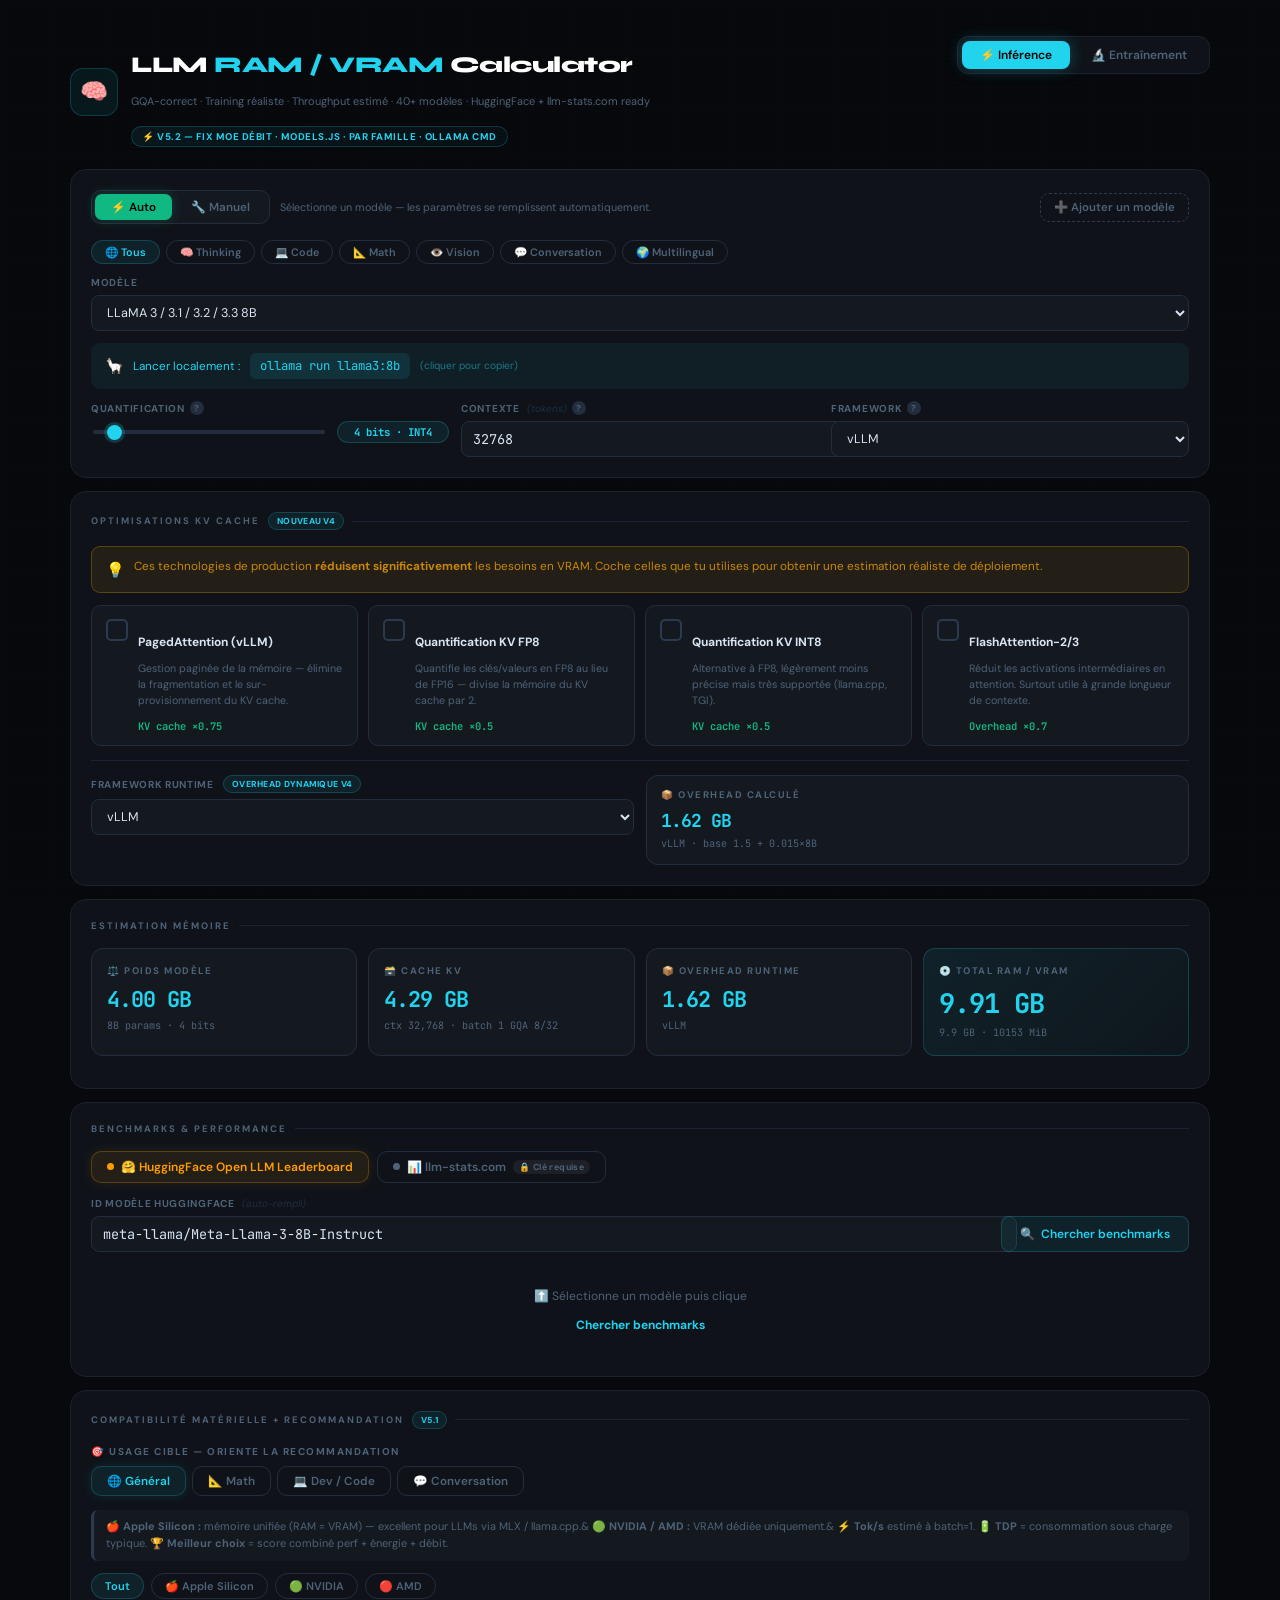
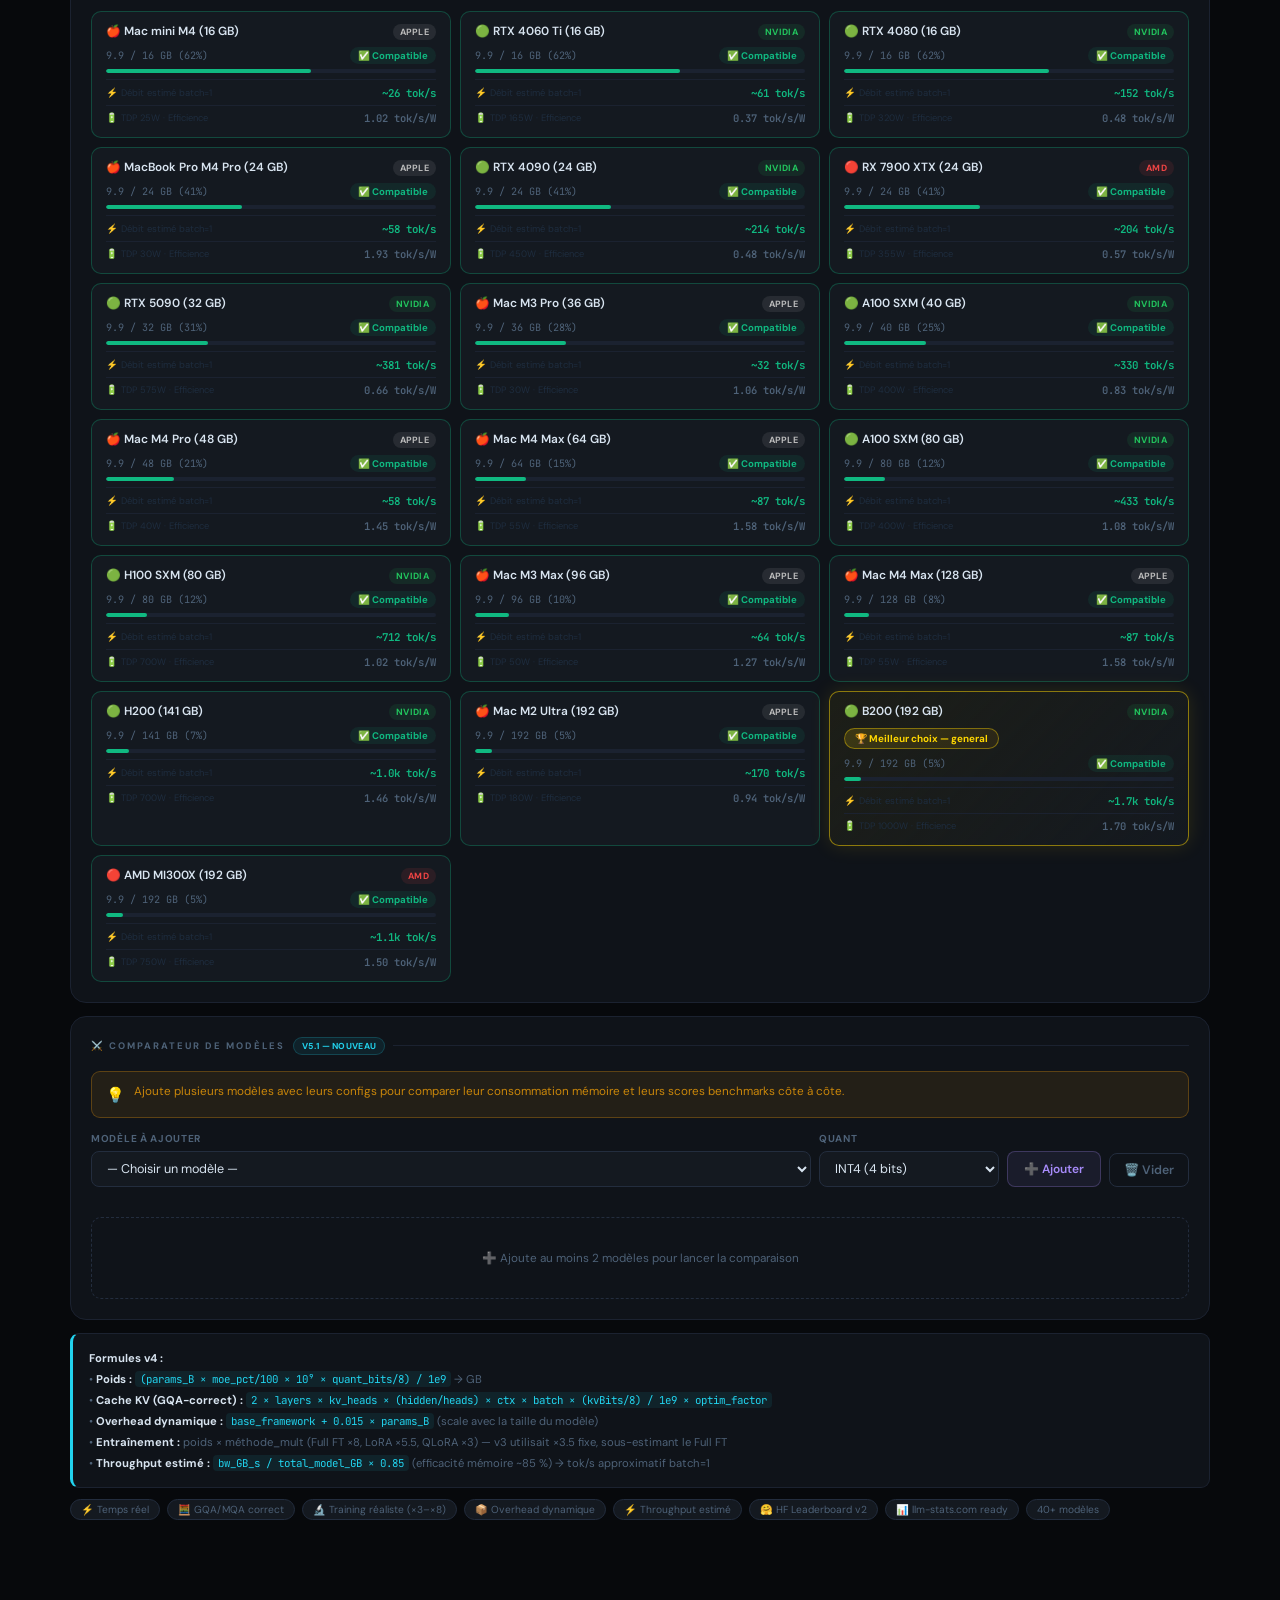
==== index.html @ 925355db "refactor: Split files into modular architecture - Extract CSS into css/style.css - Extract JavaScrip" ====
<!DOCTYPE html>
<html lang="fr">
<head>
<meta charset="UTF-8">
<meta name="viewport" content="width=device-width, initial-scale=1.0">
<title>LLM RAM/VRAM Calculator v5.2</title>
<link rel="preconnect" href="https://fonts.googleapis.com">
<link rel="stylesheet" href="https://fonts.googleapis.com/css2?family=JetBrains+Mono:wght@400;500;600;700&family=Syne:wght@400;500;600;700;800&family=DM+Sans:opsz,wght@9..40,400;9..40,500;9..40,600&display=swap">
<link rel="stylesheet" href="css/style.css">
</head>
<body>
<div class="wrap">

<!-- ════════════════ HEADER ════════════════ -->
<div class="hdr">
  <div class="hdr-brand">
    <div class="hdr-icon">🧠</div>
    <div class="hdr-t">
      <h1>LLM <em>RAM / VRAM</em> Calculator</h1>
      <p>GQA-correct · Training réaliste · Throughput estimé · 40+ modèles · HuggingFace + llm-stats.com ready</p>
      <div class="version-tag">⚡ v5.2 — Fix MoE débit · models.js · Par famille · Ollama cmd</div>
    </div>
  </div>
  <div class="mode-pill">
    <button class="mpb active" id="btnInfer" onclick="setMode('inference')">⚡ Inférence</button>
    <button class="mpb"        id="btnTrain" onclick="setMode('training')">🔬 Entraînement</button>
  </div>
</div>

<!-- ════════════════ MODEL CONFIG ════════════════ -->
<div class="card" style="animation-delay:.02s">

  <!-- Mode Auto / Manuel -->
  <div class="imode-bar">
    <div class="imode-pill">
      <button class="imb active auto" id="imbAuto" onclick="setInputMode('auto')">⚡ Auto</button>
      <button class="imb man"         id="imbMan"  onclick="setInputMode('manuel')">🔧 Manuel</button>
    </div>
    <span class="imode-desc" id="imode-desc">Sélectionne un modèle — les paramètres se remplissent automatiquement.</span>
    <button class="btn-addmodel" onclick="openAddModal()">➕ Ajouter un modèle</button>
  </div>

  <!-- Category filter -->
  <div class="cat-bar" id="catBar">
    <button class="cat-pill active" data-cat="all"          onclick="setCat(this,'all')">🌐 Tous</button>
    <button class="cat-pill"        data-cat="thinking"     onclick="setCat(this,'thinking')">🧠 Thinking</button>
    <button class="cat-pill"        data-cat="code"         onclick="setCat(this,'code')">💻 Code</button>
    <button class="cat-pill"        data-cat="math"         onclick="setCat(this,'math')">📐 Math</button>
    <button class="cat-pill"        data-cat="vision"       onclick="setCat(this,'vision')">👁️ Vision</button>
    <button class="cat-pill"        data-cat="conversation" onclick="setCat(this,'conversation')">💬 Conversation</button>
    <button class="cat-pill"        data-cat="multilingual" onclick="setCat(this,'multilingual')">🌍 Multilingual</button>
  </div>

  <!-- Model select row -->
  <div class="g3 mb12">
    <div class="fld full">
      <label>Modèle</label>
      <select id="modelPreset">
        <optgroup label="── 🔧 Personnalisé ──">
          <option value="custom">🔧 Saisie manuelle / Autre modèle</option>
        </optgroup>
        <!-- Options générées dynamiquement depuis models.js MODEL_FAMILIES au boot -->
        <optgroup label="💾 Mes modèles sauvegardés" id="customModelsGroup"></optgroup>
      </select>
    </div>
  </div>

  <!-- ALERT: cloud-only model -->
  <div class="alert red" id="cloudBanner" style="display:none">
    <span class="alert-icon">☁️</span>
    <span>Modèle <strong>cloud-only</strong> — aucun poids local disponible. Estimation mémoire = taille théorique si tu hébergeais ce modèle. Commande Ollama : <code id="cloudOllamaCmd" style="font-family:monospace;background:rgba(239,68,68,.1);padding:1px 5px;border-radius:4px"></code></span>
  </div>

  <!-- Ollama pull command banner -->
  <div class="alert" style="background:rgba(34,211,238,.06);border-color:var(--cyan-br);color:var(--cyan);display:none" id="ollamaBanner">
    <span class="alert-icon">🦙</span>
    <span style="display:flex;align-items:center;gap:10px;flex-wrap:wrap">
      Lancer localement :
      <code id="ollamaCmd" style="font-family:'JetBrains Mono',monospace;font-size:.82rem;background:rgba(34,211,238,.1);padding:3px 10px;border-radius:6px;cursor:pointer" onclick="navigator.clipboard?.writeText(this.textContent).then(()=>this.style.opacity='.5').catch(()=>{});" title="Cliquer pour copier"></code>
      <span style="font-size:.68rem;color:rgba(34,211,238,.5)">(cliquer pour copier)</span>
    </span>
  </div>

  <!-- ALERT: custom mode -->
  <div class="alert amber" id="customAlert" style="display:none">
    <span class="alert-icon">🔧</span>
    <span>Mode <strong>saisie manuelle</strong> — renseigne tous les paramètres ci-dessous. Retrouve les valeurs exactes dans le <code>config.json</code> du modèle sur HuggingFace.</span>
  </div>

  <!-- ── SECTION AUTO : Quant + Contexte uniquement ── -->
  <div id="secAuto">
    <div class="g3">
      <div class="tip-wrap">
        <div class="tip-bubble"><strong>Quantification</strong>Niveau de compression des poids du modèle. INT4 = 4× moins lourd que FP32, mais légèrement moins précis. En pratique, INT4/INT8 sont les meilleurs compromis pour l'inférence locale.</div>
        <label class="tip-label">Quantification <i class="tip-icon">?</i></label>
        <div class="range-row">
          <input type="range" id="quantBits" min="2" max="32" step="1" value="4">
          <span class="rbadge" id="qBadge">4 bits · INT4</span>
        </div>
      </div>
      <div class="tip-wrap">
        <div class="tip-bubble"><strong>Contexte (tokens)</strong>La "mémoire de travail" du modèle — combien de mots peut-il lire en une seule fois ? Plus c'est long, plus le KV Cache grossit et consomme de la VRAM.</div>
        <label class="tip-label">Contexte <span class="h">(tokens)</span> <i class="tip-icon">?</i></label>
        <input type="number" id="contextLen" value="4096" min="1" step="512">
      </div>
      <div class="tip-wrap">
        <div class="tip-bubble"><strong>Framework runtime</strong>Le logiciel qui fait tourner le modèle. Chaque framework ajoute un overhead système différent — llama.cpp est le plus léger, PyTorch le plus gourmand.</div>
        <label class="tip-label">Framework <i class="tip-icon">?</i></label>
        <select id="frameworkSelAuto">
          <option value="llamacpp">llama.cpp / MLX (Apple)</option>
          <option value="ollama">Ollama</option>
          <option value="vllm" selected>vLLM</option>
          <option value="tgi">HuggingFace TGI</option>
          <option value="pytorch">PyTorch / Transformers</option>
          <option value="exllamav2">ExLlamaV2</option>
        </select>
      </div>
    </div>
  </div>

  <!-- ── SECTION MANUEL : tous les paramètres ── -->
  <div id="secManuel" style="display:none">
    <div class="g3 mb12">
      <div class="tip-wrap">
        <div class="tip-bubble"><strong>Paramètres (milliards)</strong>Le nombre total de "réglages" appris par le modèle. Plus il y en a, plus il est capable — mais plus il prend de place en mémoire.</div>
        <label class="tip-label">Paramètres <span class="h">(B)</span> <i class="tip-icon">?</i></label>
        <input type="number" id="paramsB" value="8" min="0.1" step="0.1">
      </div>
      <div class="tip-wrap">
        <div class="tip-bubble"><strong>Hidden size</strong>La "largeur" des vecteurs internes du modèle. Multiplie directement la taille des poids et du KV cache. Valeur typique : 4096 pour un 7B, 8192 pour un 70B.</div>
        <label class="tip-label">Hidden size <i class="tip-icon">?</i></label>
        <input type="number" id="hiddenSize" value="4096" min="1" step="64">
      </div>
      <div class="tip-wrap">
        <div class="tip-bubble"><strong>Num layers — "Étapes de réflexion"</strong>Combien d'étapes de traitement fait le modèle avant de répondre ? Chaque couche raffine la compréhension. Plus il y en a, plus le modèle est "profond" et réfléchi.</div>
        <label class="tip-label">Num layers <i class="tip-icon">?</i></label>
        <input type="number" id="numLayers" value="32" min="1" step="1">
      </div>
      <div class="tip-wrap">
        <div class="tip-bubble"><strong>Num heads — "Lecteurs parallèles"</strong>Combien de "lecteurs" analysent le texte en même temps ? Chaque tête d'attention se concentre sur un aspect différent (syntaxe, sémantique, relations…). Plus il y en a, plus l'analyse est riche.</div>
        <label class="tip-label">Num heads <i class="tip-icon">?</i></label>
        <input type="number" id="numHeads" value="32" min="1" step="1">
      </div>
      <div class="tip-wrap">
        <div class="tip-bubble"><strong>KV heads — "Post-it de contexte"</strong>Combien de "post-it" le modèle utilise pour se souvenir de la conversation ? Avec GQA/MQA, plusieurs têtes partagent le même post-it → moins de VRAM. Si kv_heads &lt; num_heads, c'est un modèle GQA.</div>
        <label class="tip-label">KV heads <i class="tip-icon">?</i></label>
        <input type="number" id="kvHeads" value="8" min="1" step="1">
      </div>
      <div class="tip-wrap">
        <div class="tip-bubble"><strong>MoE actif (%)</strong>Pour les modèles Mixture-of-Experts : seule une fraction des experts est activée par token. Ex: Mixtral 8×7B active 2/8 experts = 25 %. Tous les poids sont chargés en RAM, mais seuls X % "pensent" vraiment.</div>
        <label class="tip-label">MoE actif <span class="h">(%)</span> <i class="tip-icon">?</i></label>
        <input type="number" id="moeActive" value="100" min="10" max="100" step="5">
      </div>
    </div>

    <div class="sep"></div>

    <div class="g3">
      <div class="tip-wrap">
        <div class="tip-bubble"><strong>Quantification</strong>Niveau de compression des poids. INT4 = 4× moins lourd que FP32 avec une légère perte de précision. Recommandé pour l'inférence locale.</div>
        <label class="tip-label">Quantification <i class="tip-icon">?</i></label>
        <div class="range-row">
          <input type="range" id="quantBitsM" min="2" max="32" step="1" value="4">
          <span class="rbadge" id="qBadgeM">4 bits · INT4</span>
        </div>
      </div>
      <div class="tip-wrap">
        <div class="tip-bubble"><strong>Contexte (tokens)</strong>La mémoire de travail du modèle — combien de tokens dans la fenêtre de contexte. Chaque token supplémentaire grossit le KV cache.</div>
        <label class="tip-label">Contexte <span class="h">(tokens)</span> <i class="tip-icon">?</i></label>
        <input type="number" id="contextLenM" value="4096" min="1" step="512">
      </div>
      <div class="tip-wrap">
        <div class="tip-bubble"><strong>Batch size — "Questions simultanées"</strong>Combien de requêtes différentes le modèle traite en même temps. Batch=1 = une seule conversation. Augmenter multiplie le KV cache proportionnellement (utile en serveur).</div>
        <label class="tip-label">Batch size <i class="tip-icon">?</i></label>
        <input type="number" id="batchSize" value="1" min="1" step="1">
      </div>
      <div class="tip-wrap">
        <div class="tip-bubble"><strong>Précision KV (bits) — "Détail de la mémoire"</strong>À quel niveau de détail le modèle stocke-t-il le contexte dans le KV cache ? FP16 (16 bits) = précision standard. FP8/INT8 = deux fois moins de VRAM, légèrement moins fidèle.</div>
        <label class="tip-label">Précision KV <span class="h">(bits)</span> <i class="tip-icon">?</i></label>
        <input type="number" id="kvBitsIn" value="16" min="4" max="32" step="2">
      </div>
      <div class="tip-wrap">
        <div class="tip-bubble"><strong>Framework runtime</strong>Le logiciel qui exécute le modèle. Chaque framework a un overhead système différent qui scale avec la taille du modèle.</div>
        <label class="tip-label">Framework <i class="tip-icon">?</i></label>
        <select id="frameworkSel">
          <option value="llamacpp">llama.cpp / MLX (Apple)</option>
          <option value="ollama">Ollama</option>
          <option value="vllm" selected>vLLM</option>
          <option value="tgi">HuggingFace TGI</option>
          <option value="pytorch">PyTorch / Transformers</option>
          <option value="exllamav2">ExLlamaV2</option>
        </select>
      </div>
    </div>
  </div>

</div><!-- /card config -->

<!-- ── ADD MODEL MODAL ── -->
<div class="modal-overlay" id="addModal">
  <div class="modal">
    <button class="modal-close" onclick="closeAddModal()">✕</button>
    <h3>➕ Ajouter un modèle personnalisé</h3>
    <p class="modal-sub">Saisi les paramètres du modèle — ils seront stockés localement dans ton navigateur (localStorage) et apparaîtront dans la liste "Mes modèles sauvegardés".</p>
    <div class="g3 mb12">
      <div class="tip-wrap full">
        <label class="tip-label">Nom affiché</label>
        <input type="text" id="am_name" placeholder="ex: Qwen3.6 35B FP8" style="font-family:'DM Sans',sans-serif">
      </div>
      <div class="tip-wrap full">
        <label class="tip-label">ID HuggingFace <span class="h">(optionnel)</span></label>
        <input type="text" id="am_hfid" placeholder="ex: Qwen/Qwen3.6-35B-A3B-FP8" style="font-family:'DM Sans',sans-serif">
      </div>
    </div>
    <div class="g3">
      <div class="fld"><label>Paramètres <span class="h">(B)</span></label><input type="number" id="am_params" value="7" min="0.1" step="0.1"></div>
      <div class="fld"><label>Hidden size</label><input type="number" id="am_hidden" value="4096" min="1" step="64"></div>
      <div class="fld"><label>Num layers</label><input type="number" id="am_layers" value="32" min="1" step="1"></div>
      <div class="fld"><label>Num heads</label><input type="number" id="am_heads" value="32" min="1" step="1"></div>
      <div class="fld"><label>KV heads</label><input type="number" id="am_kv" value="8" min="1" step="1"></div>
      <div class="fld"><label>MoE actif <span class="h">(%)</span></label><input type="number" id="am_moe" value="100" min="10" max="100" step="5"></div>
    </div>
    <div id="am_error" style="color:var(--red);font-size:.76rem;margin-top:8px;display:none"></div>
    <div class="modal-actions">
      <button class="btn-ghost" onclick="closeAddModal()">Annuler</button>
      <button class="btn-primary" onclick="saveCustomModel()">💾 Sauvegarder</button>
    </div>
    <div style="margin-top:18px">
      <div class="ct" style="font-size:.62rem">Modèles sauvegardés</div>
      <div class="custom-model-list" id="cmList"></div>
    </div>
  </div>
</div>

<!-- ════════════════ TRAINING CONFIG ════════════════ -->
<div class="card" id="trainCard" style="display:none;animation-delay:.06s">
  <div class="ct">
    Paramètres d'entraînement
    <span class="ct-badge">⚠️ Correctif v4</span>
  </div>

  <div class="alert amber" id="trainWarn">
    <span class="alert-icon">⚠️</span>
    <span>Le multiplicateur <strong>3.5× de la v3 était trop optimiste</strong>. En réalité : Full fine-tuning ≈ <strong>8×</strong>, LoRA ≈ <strong>4×</strong>, QLoRA ≈ <strong>2×</strong>. Un modèle qui "rentre" avec ×3.5 peut nécessiter le double en pratique.</span>
  </div>

  <div class="fld mb12">
    <label>Méthode d'entraînement</label>
    <div class="pills" id="trainMethodPills">
      <button class="pill red" data-mult="8" data-label="Full FT" onclick="setTrainMethod(this)">🔥 Full Fine-Tuning (×8)</button>
      <button class="pill amber active" data-mult="5.5" data-label="PEFT" onclick="setTrainMethod(this)">🎛️ PEFT / LoRA (×5.5)</button>
      <button class="pill cyan" data-mult="3" data-label="QLoRA" onclick="setTrainMethod(this)">💡 QLoRA (×3)</button>
      <button class="pill purple" data-mult="0" data-label="custom" onclick="setTrainMethod(this)">🔧 Personnalisé</button>
    </div>
  </div>

  <div id="customMultRow" style="display:none">
    <div class="fld">
      <label>Multiplicateur personnalisé <span class="h">(×N les poids)</span></label>
      <div class="range-row">
        <input type="range" id="customMult" min="1.5" max="12" step="0.5" value="5.5">
        <span class="rbadge" id="multBadge">×5.5</span>
      </div>
    </div>
  </div>
</div>

<!-- ════════════════ KV CACHE OPTIMISATIONS ════════════ -->
<div class="card" style="animation-delay:.09s">
  <div class="ct">
    Optimisations KV Cache
    <span class="ct-badge">Nouveau v4</span>
  </div>
  <div class="alert amber" style="margin-bottom:12px">
    <span class="alert-icon">💡</span>
    <span>Ces technologies de production <strong>réduisent significativement</strong> les besoins en VRAM. Coche celles que tu utilises pour obtenir une estimation réaliste de déploiement.</span>
  </div>
  <div class="optim-grid">
    <div class="optim-card" id="opt_paged" onclick="toggleOptim('paged')">
      <div class="og-check" id="chk_paged"></div>
      <div>
        <h4>PagedAttention (vLLM)</h4>
        <p>Gestion paginée de la mémoire — élimine la fragmentation et le sur-provisionnement du KV cache.</p>
        <div class="og-factor">KV cache ×0.75</div>
      </div>
    </div>
    <div class="optim-card" id="opt_fp8kv" onclick="toggleOptim('fp8kv')">
      <div class="og-check" id="chk_fp8kv"></div>
      <div>
        <h4>Quantification KV FP8</h4>
        <p>Quantifie les clés/valeurs en FP8 au lieu de FP16 — divise la mémoire du KV cache par 2.</p>
        <div class="og-factor">KV cache ×0.5</div>
      </div>
    </div>
    <div class="optim-card" id="opt_int8kv" onclick="toggleOptim('int8kv')">
      <div class="og-check" id="chk_int8kv"></div>
      <div>
        <h4>Quantification KV INT8</h4>
        <p>Alternative à FP8, légèrement moins précise mais très supportée (llama.cpp, TGI).</p>
        <div class="og-factor">KV cache ×0.5</div>
      </div>
    </div>
    <div class="optim-card" id="opt_flashattn" onclick="toggleOptim('flashattn')">
      <div class="og-check" id="chk_flashattn"></div>
      <div>
        <h4>FlashAttention-2/3</h4>
        <p>Réduit les activations intermédiaires en attention. Surtout utile à grande longueur de contexte.</p>
        <div class="og-factor">Overhead ×0.7</div>
      </div>
    </div>
  </div>

  <!-- Overhead dynamique -->
  <div class="sep"></div>
  <div class="g2">
    <div class="fld">
      <label>Framework runtime <span class="ct-badge" style="font-size:.58rem;margin-left:4px">overhead dynamique v4</span></label>
      <select id="frameworkSel">
        <option value="llamacpp">llama.cpp / MLX (Apple)</option>
        <option value="ollama">Ollama</option>
        <option value="vllm" selected>vLLM</option>
        <option value="tgi">HuggingFace TGI</option>
        <option value="pytorch">PyTorch / Transformers (HF)</option>
        <option value="exllamav2">ExLlamaV2</option>
      </select>
    </div>
    <div class="rc" style="background:var(--s2);padding:12px 14px;align-self:end">
      <div class="rc-lbl">📦 Overhead calculé</div>
      <div class="rc-val" id="dynOverhead" style="font-size:1.2rem">—</div>
      <div class="rc-sub" id="dynOverheadSub"></div>
    </div>
  </div>
</div>

<!-- ════════════════ RESULTS ════════════════ -->
<div class="card" style="animation-delay:.12s">
  <div class="ct">Estimation mémoire</div>
  <div class="res-grid" style="margin-bottom:12px">
    <div class="rc">
      <div class="rc-lbl">⚖️ Poids modèle</div>
      <div class="rc-val" id="rW">—</div>
      <div class="rc-sub" id="rWSub"></div>
    </div>
    <div class="rc">
      <div class="rc-lbl">🗃️ Cache KV</div>
      <div class="rc-val" id="rKV">—</div>
      <div class="rc-sub" id="rKVSub"></div>
    </div>
    <div class="rc">
      <div class="rc-lbl">📦 Overhead runtime</div>
      <div class="rc-val" id="rOH">—</div>
      <div class="rc-sub" id="rOHSub"></div>
    </div>
    <div class="rc tot">
      <div class="rc-lbl">💿 TOTAL RAM / VRAM</div>
      <div class="rc-val" id="rTot">—</div>
      <div class="rc-sub" id="rTotSub"></div>
    </div>
  </div>

  <!-- MoE / throughput warning -->
  <div class="alert amber" id="moeAlert" style="display:none">
    <span class="alert-icon">🔀</span>
    <span id="moeAlertTxt"></span>
  </div>
  <div class="alert red" id="thrAlert" style="display:none">
    <span class="alert-icon">⚡</span>
    <span id="thrAlertTxt"></span>
  </div>
</div>

<!-- ════════════════ BENCHMARKS ════════════════ -->
<div class="card" style="animation-delay:.15s">
  <div class="ct">Benchmarks & Performance</div>
  <div class="src-toggle">
    <button class="src-btn hf active" id="srcHF" onclick="setSource('hf')">
      <span class="dot"></span>🤗 HuggingFace Open LLM Leaderboard
    </button>
    <button class="src-btn lls" id="srcLLS" onclick="setSource('lls')">
      <span class="dot"></span>📊 llm-stats.com
      <span class="lock-tag" id="llsLockTag">🔒 Clé requise</span>
    </button>
  </div>
  <div class="key-panel" id="keyPanel">
    <p>Demande une clé API sur <a href="https://llm-stats.com/developer" target="_blank">llm-stats.com/developer</a> puis colle-la ici.</p>
    <div class="key-row">
      <input type="password" id="llsApiKey" placeholder="lls_xxxxxxxxxxxxxxxxxxxx">
      <button class="btn-save" onclick="saveLLSKey()">💾 Sauvegarder</button>
    </div>
    <span class="key-saved" id="keySaved">✅ Clé sauvegardée</span>
  </div>
  <div class="bm-search-row">
    <div class="fld">
      <label>ID modèle HuggingFace <span class="h">(auto-rempli)</span></label>
      <input type="text" id="hfModelId" placeholder="ex: meta-llama/Meta-Llama-3-8B-Instruct">
    </div>
    <button class="btn-fetch" id="fetchBtn" onclick="fetchBenchmarks()">
      <span id="fetchIcon">🔍</span> Chercher benchmarks
    </button>
  </div>
  <div class="bm-state" id="bmIdle">⬆️ Sélectionne un modèle puis clique <strong style="color:var(--cyan)">Chercher benchmarks</strong></div>
  <div class="bm-state" id="bmLoading" style="display:none"><div class="spinner"></div><span>Interrogation Open LLM Leaderboard…</span></div>
  <div class="bm-state" id="bmEmpty"   style="display:none">❌ Modèle introuvable dans le leaderboard.<br>Essaie un ID plus court ou le nom de base (sans -Instruct).</div>
  <div class="bm-state" id="bmError"   style="display:none"><span id="bmErrorMsg">⚠️ Erreur réseau.</span></div>
  <!-- Hub fallback state: model found on HF Hub but not yet in leaderboard -->
  <div style="display:none" id="bmHubFallback">
    <div class="alert amber" style="margin-bottom:12px">
      <span class="alert-icon">🔶</span>
      <span><strong>Modèle non encore évalué par l'Open LLM Leaderboard.</strong><br>
      Les modèles très récents (quantifiés, finetunes, nouveaux) ne sont pas forcément soumis.
      Infos HF Hub ci-dessous — <a id="bmSubmitLink" href="#" target="_blank" style="color:var(--amber)">Soumettre ce modèle au leaderboard →</a></span>
    </div>
    <div class="bm-model-id">🤗 <span id="bmHubLabel"></span></div>
    <div id="bmHubMeta" style="display:grid;grid-template-columns:repeat(auto-fill,minmax(150px,1fr));gap:9px;margin-bottom:10px"></div>
    <div class="src-credit">Source : <a href="https://huggingface.co" target="_blank">HuggingFace Hub API</a> · métadonnées du dépôt</div>
  </div>
  <div class="bm-found"  id="bmFound">
    <div class="bm-model-id">🤗 <span id="bmModelLabel"></span></div>
    <div class="bm-scores" id="bmScores"></div>
    <div class="eff-badge">
      <div>
        <div class="eff-lbl">⚡ <strong>Ratio Perf / Ressource</strong></div>
        <div class="eff-lbl" id="effDesc" style="margin-top:2px"></div>
      </div>
      <div>
        <div class="eff-val" id="effVal">—</div>
        <div class="eff-unit">pts MMLU-PRO / GB</div>
      </div>
    </div>
    <div class="src-credit">Source : <a href="https://huggingface.co/spaces/open-llm-leaderboard/open_llm_leaderboard" target="_blank">Open LLM Leaderboard v2</a> · HuggingFace Datasets API</div>
  </div>
</div>

<!-- ════════════════ HARDWARE ════════════════ -->
<div class="card" style="animation-delay:.18s">
  <div class="ct">Compatibilité matérielle + Recommandation <span class="ct-badge">v5.1</span></div>

  <!-- Usage selector -->
  <div style="margin-bottom:14px">
    <div style="font-size:.67rem;font-weight:700;text-transform:uppercase;letter-spacing:1.5px;color:var(--muted);margin-bottom:8px">🎯 Usage cible — oriente la recommandation</div>
    <div class="usage-bar">
      <button class="usage-btn active" data-usage="general"      onclick="setUsage(this)">🌐 Général</button>
      <button class="usage-btn"        data-usage="math"         onclick="setUsage(this)">📐 Math</button>
      <button class="usage-btn"        data-usage="code"         onclick="setUsage(this)">💻 Dev / Code</button>
      <button class="usage-btn"        data-usage="conversation" onclick="setUsage(this)">💬 Conversation</button>
    </div>
  </div>

  <div class="hw-note">
    🍎 <strong>Apple Silicon :</strong> mémoire unifiée (RAM = VRAM) — excellent pour LLMs via MLX / llama.cpp.&
    🟢 <strong>NVIDIA / AMD :</strong> VRAM dédiée uniquement.&
    ⚡ <strong>Tok/s</strong> estimé à batch=1. 🔋 <strong>TDP</strong> = consommation sous charge typique.
    🏆 <strong>Meilleur choix</strong> = score combiné perf + énergie + débit.
  </div>
  <div class="hw-filters">
    <button class="fbtn active" data-t="all"    onclick="setHWFilter(this,'all')">Tout</button>
    <button class="fbtn"        data-t="apple"  onclick="setHWFilter(this,'apple')">🍎 Apple Silicon</button>
    <button class="fbtn"        data-t="nvidia" onclick="setHWFilter(this,'nvidia')">🟢 NVIDIA</button>
    <button class="fbtn"        data-t="amd"    onclick="setHWFilter(this,'amd')">🔴 AMD</button>
  </div>
  <div class="hw-grid" id="hwGrid"></div>
</div>

<!-- ════════════════ COMPETITION ════════════════ -->
<div class="card" style="animation-delay:.21s">
  <div class="ct">⚔️ Comparateur de modèles <span class="ct-badge">v5.1 — Nouveau</span></div>
  <div class="alert amber" style="margin-bottom:14px">
    <span class="alert-icon">💡</span>
    <span>Ajoute plusieurs modèles avec leurs configs pour comparer leur consommation mémoire et leurs scores benchmarks côte à côte.</span>
  </div>
  <!-- Add row -->
  <div class="comp-add-row">
    <div class="fld">
      <label style="font-size:.67rem;font-weight:700;text-transform:uppercase;letter-spacing:.7px;color:var(--muted)">Modèle à ajouter</label>
      <select id="compModelSel">
        <option value="">— Choisir un modèle —</option>
      </select>
    </div>
    <div class="fld" style="max-width:130px">
      <label style="font-size:.67rem;font-weight:700;text-transform:uppercase;letter-spacing:.7px;color:var(--muted)">Quant</label>
      <select id="compQuantSel">
        <option value="4">INT4 (4 bits)</option>
        <option value="8">INT8 (8 bits)</option>
        <option value="16">FP16 (16 bits)</option>
        <option value="32">FP32 (32 bits)</option>
      </select>
    </div>
    <button class="btn-comp-add" onclick="addToComp()">➕ Ajouter</button>
    <button class="btn-ghost" style="padding:8px 14px;white-space:nowrap" onclick="clearComp()">🗑️ Vider</button>
  </div>

  <!-- Chips -->
  <div class="comp-chip-list" id="compChips">
  </div>

  <!-- Chart or empty -->
  <div class="comp-empty" id="compEmpty">➕ Ajoute au moins 2 modèles pour lancer la comparaison</div>
  <div id="compChart" style="display:none">
    <svg id="compSvg" class="comp-chart" height="240"></svg>
    <div class="comp-legend" id="compLegend"></div>
  </div>
</div>

<!-- ════════════════ FORMULAS ════════════════ -->
<div class="fnote">
  <strong>Formules v4 :</strong><br>
  • <strong>Poids :</strong> <code>(params_B × moe_pct/100 × 10⁹ × quant_bits/8) / 1e9</code> → GB<br>
  • <strong>Cache KV (GQA-correct) :</strong> <code>2 × layers × kv_heads × (hidden/heads) × ctx × batch × (kvBits/8) / 1e9 × optim_factor</code><br>
  • <strong>Overhead dynamique :</strong> <code>base_framework + 0.015 × params_B</code> (scale avec la taille du modèle)<br>
  • <strong>Entraînement :</strong> poids × méthode_mult (Full FT ×8, LoRA ×5.5, QLoRA ×3) — v3 utilisait ×3.5 fixe, sous-estimant le Full FT<br>
  • <strong>Throughput estimé :</strong> <code>bw_GB_s / total_model_GB × 0.85</code> (efficacité mémoire ~85 %) → tok/s approximatif batch=1
</div>
<div class="tags">
  <span class="tag">⚡ Temps réel</span>
  <span class="tag">🧮 GQA/MQA correct</span>
  <span class="tag">🔬 Training réaliste (×3–×8)</span>
  <span class="tag">📦 Overhead dynamique</span>
  <span class="tag">⚡ Throughput estimé</span>
  <span class="tag">🤗 HF Leaderboard v2</span>
  <span class="tag">📊 llm-stats.com ready</span>
  <span class="tag">40+ modèles</span>
</div>

</div><!-- /wrap -->
<script src="models.js"></script>
<script src="js/app.js"></script>
</body>
</html>
---- css/style.css ----
:root {
  --bg:#07090c; --s1:#0f1319; --s2:#141920; --b1:#1b2230; --b2:#232d3e; --b3:#2c3a50;
  --txt:#d8e4f0; --muted:#4e6278; --dim:#1e2d3f;
  --cyan:#22d3ee;    --cyan-bg:rgba(34,211,238,.08);  --cyan-br:rgba(34,211,238,.2);
  --green:#10b981;   --green-bg:rgba(16,185,129,.09); --green-br:rgba(16,185,129,.28);
  --amber:#f59e0b;   --amber-bg:rgba(245,158,11,.09); --amber-br:rgba(245,158,11,.28);
  --red:#ef4444;     --red-bg:rgba(239,68,68,.09);    --red-br:rgba(239,68,68,.22);
  --purple:#a78bfa;  --purple-bg:rgba(167,139,250,.08); --purple-br:rgba(167,139,250,.25);
  --hf:#ff9d00;      --hf-bg:rgba(255,157,0,.09);     --hf-br:rgba(255,157,0,.25);
  --lls:#a78bfa;     --lls-bg:rgba(167,139,250,.09);  --lls-br:rgba(167,139,250,.25);
}
,*::before,*::after{box-sizing:border-box;margin:0;padding:0}
html{font-size:15px;scroll-behavior:smooth}
body{
  background:var(--bg); color:var(--txt);
  font-family:'DM Sans',sans-serif;
  min-height:100vh; padding:28px 16px 64px; overflow-x:hidden;
}
body::before{
  content:''; position:fixed; inset:0; z-index:0; pointer-events:none;
  background-image:
    linear-gradient(rgba(34,211,238,.016) 1px,transparent 1px),
    linear-gradient(90deg,rgba(34,211,238,.016) 1px,transparent 1px);
  background-size:52px 52px;
  animation:gridShift 50s linear infinite;
}
@keyframes gridShift{to{background-position:52px 52px}}
body::after{
  content:''; position:fixed; inset:0; z-index:0; pointer-events:none;
  background:repeating-linear-gradient(0deg,transparent,transparent 2px,rgba(0,0,0,.045) 2px,rgba(0,0,0,.045) 4px);
}
.wrap{max-width:1140px;margin:0 auto;position:relative;z-index:1}

/* ─── HEADER ──────────────────────────────────── */
.hdr{display:flex;justify-content:space-between;align-items:flex-start;flex-wrap:wrap;gap:14px;margin-bottom:22px;animation:fadeUp .45s ease both}
.hdr-brand{display:flex;align-items:center;gap:13px}
.hdr-icon{
  width:46px;height:46px;border-radius:13px;
  background:var(--cyan-bg);border:1px solid var(--cyan-br);
  display:grid;place-items:center;font-size:1.5rem;flex-shrink:0;
}
.hdr-t h1{font-family:'Syne',sans-serif;font-size:1.5rem;font-weight:800;letter-spacing:-.5px;color:#fff;line-height:1.2}
.hdr-t h1 em{color:var(--cyan);font-style:normal}
.hdr-t p{color:var(--muted);font-size:.73rem;margin-top:4px;line-height:1.5}
.version-tag{
  display:inline-flex;align-items:center;gap:5px;
  background:linear-gradient(135deg,var(--cyan-bg),rgba(34,211,238,.04));
  border:1px solid var(--cyan-br); border-radius:20px;
  padding:3px 10px; font-size:.65rem; font-weight:700;
  color:var(--cyan); letter-spacing:.5px; text-transform:uppercase;
  margin-top:6px; width:fit-content;
}
.mode-pill{
  display:flex; background:var(--s1);
  border:1px solid var(--b1); border-radius:11px; padding:4px; gap:3px;
  flex-shrink:0;
}
.mpb{
  padding:6px 18px; border-radius:8px; border:none;
  cursor:pointer; font-size:.8rem; font-family:'DM Sans',sans-serif;
  font-weight:600; transition:all .2s; background:transparent; color:var(--muted);
}
.mpb.active{background:var(--cyan);color:#000;box-shadow:0 0 16px rgba(34,211,238,.28)}

/* ─── CARDS ────────────────────────────────────── */
.card{
  background:var(--s1); border:1px solid var(--b1);
  border-radius:16px; padding:20px; margin-bottom:13px;
  animation:fadeUp .5s ease both;
}
@keyframes fadeUp{from{opacity:0;transform:translateY(14px)}to{opacity:1;transform:translateY(0)}}

.ct{
  font-size:.63rem; font-weight:700; text-transform:uppercase;
  letter-spacing:2px; color:var(--muted); margin-bottom:16px;
  display:flex; align-items:center; gap:8px;
}
.ct::after{content:'';flex:1;height:1px;background:var(--b1)}
.ct-badge{
  font-size:.58rem; padding:2px 8px; border-radius:10px;
  background:var(--cyan-bg); color:var(--cyan); border:1px solid var(--cyan-br);
  font-weight:700; letter-spacing:.3px;
}

/* ─── GRIDS / FIELDS ────────────────────────────── */
.g3{display:grid;grid-template-columns:repeat(auto-fit,minmax(195px,1fr));gap:12px}
.g2{display:grid;grid-template-columns:repeat(auto-fit,minmax(240px,1fr));gap:12px}
.full{grid-column:1/-1}
.mb12{margin-bottom:12px}
.sep{height:1px;background:var(--b1);margin:14px 0}

.fld{display:flex;flex-direction:column;gap:6px}
.fld label{
  font-size:.67rem;font-weight:700;text-transform:uppercase;
  letter-spacing:.7px;color:var(--muted);
  display:flex;align-items:center;gap:5px;
}
.fld label .h{font-weight:400;text-transform:none;letter-spacing:0;color:var(--dim);font-style:italic;margin-left:2px}
input[type=number],select,input[type=text],input[type=password]{
  background:var(--s2);border:1px solid var(--b2);color:var(--txt);
  padding:8px 11px;border-radius:8px;
  font-size:.9rem;font-family:'JetBrains Mono',monospace;
  transition:border-color .15s,box-shadow .15s;width:100%;
}
select{font-family:'DM Sans',sans-serif;font-size:.84rem;cursor:pointer}
input:focus,select:focus{
  outline:none;border-color:var(--cyan);
  box-shadow:0 0 0 3px rgba(34,211,238,.12);
}
.range-row{display:flex;align-items:center;gap:10px}
input[type=range]{
  flex:1;-webkit-appearance:none;background:var(--b2);
  height:4px;border-radius:4px;border:none;padding:0;cursor:pointer;
}
input[type=range]::-webkit-slider-thumb{
  -webkit-appearance:none;width:15px;height:15px;border-radius:50%;
  background:var(--cyan);cursor:pointer;
  box-shadow:0 0 0 3px rgba(34,211,238,.2);
}
.rbadge{
  background:var(--cyan-bg);color:var(--cyan);border:1px solid var(--cyan-br);
  padding:3px 10px;border-radius:20px;font-size:.71rem;
  font-weight:700;font-family:'JetBrains Mono',monospace;
  white-space:nowrap;min-width:90px;text-align:center;
}

/* ─── INLINE PILLS ──────────────────────────────── */
.pills{display:flex;flex-wrap:wrap;gap:6px;margin-top:2px}
.pill{
  padding:5px 12px;border-radius:8px;border:1px solid var(--b2);
  background:transparent;color:var(--muted);cursor:pointer;
  font-size:.76rem;font-family:'DM Sans',sans-serif;font-weight:600;
  transition:all .15s;white-space:nowrap;
}
.pill.active.cyan   {border-color:var(--cyan-br);   color:var(--cyan);   background:var(--cyan-bg)}
.pill.active.amber  {border-color:var(--amber-br);  color:var(--amber);  background:var(--amber-bg)}
.pill.active.red    {border-color:var(--red-br);    color:var(--red);    background:var(--red-bg)}
.pill.active.purple {border-color:var(--purple-br); color:var(--purple); background:var(--purple-bg)}
.pill.active.green  {border-color:var(--green-br);  color:var(--green);  background:var(--green-bg)}

/* ─── ALERT BANNER ──────────────────────────────── */
.alert{
  border-radius:9px;padding:10px 14px;font-size:.78rem;line-height:1.6;
  display:flex;align-items:flex-start;gap:9px;margin-bottom:12px;
}
.alert.amber{background:var(--amber-bg);border:1px solid var(--amber-br);color:#c9860a}
.alert.purple{background:var(--purple-bg);border:1px solid var(--purple-br);color:var(--purple)}
.alert.red{background:var(--red-bg);border:1px solid var(--red-br);color:var(--red)}
.alert strong{color:inherit}
.alert-icon{font-size:1rem;flex-shrink:0;margin-top:1px}

/* ─── RESULTS ────────────────────────────────────── */
.res-grid{display:grid;grid-template-columns:repeat(auto-fit,minmax(195px,1fr));gap:11px}
.rc{
  background:var(--s2);border:1px solid var(--b2);
  border-radius:12px;padding:15px;transition:border-color .2s;
}
.rc.tot{
  border-color:var(--cyan-br);
  background:linear-gradient(135deg,var(--cyan-bg),rgba(34,211,238,.02));
}
.rc-lbl{font-size:.64rem;font-weight:700;text-transform:uppercase;letter-spacing:1.5px;color:var(--muted);margin-bottom:8px}
.rc-val{font-family:'JetBrains Mono',monospace;font-size:1.45rem;font-weight:700;color:var(--cyan);letter-spacing:-1px}
.rc.tot .rc-val{font-size:1.8rem}
.rc-sub{font-size:.68rem;color:var(--muted);margin-top:4px;font-family:'JetBrains Mono',monospace;line-height:1.5}

/* ─── OPTIM TOGGLES ─────────────────────────────── */
.optim-grid{display:grid;grid-template-columns:repeat(auto-fit,minmax(220px,1fr));gap:10px}
.optim-card{
  background:var(--s2);border:1px solid var(--b2);border-radius:10px;
  padding:12px 14px;cursor:pointer;transition:all .15s;user-select:none;
  display:flex;align-items:flex-start;gap:10px;
}
.optim-card.active{border-color:var(--green-br);background:var(--green-bg)}
.optim-card .og-check{
  width:18px;height:18px;border-radius:5px;
  border:2px solid var(--b3);display:grid;place-items:center;
  font-size:.75rem;flex-shrink:0;margin-top:1px;transition:all .15s;
}
.optim-card.active .og-check{background:var(--green);border-color:var(--green);color:#000}
.optim-card h4{font-size:.8rem;font-weight:700;color:var(--txt);margin-bottom:3px}
.optim-card p{font-size:.71rem;color:var(--muted);line-height:1.5}
.optim-card .og-factor{
  font-family:'JetBrains Mono',monospace;font-size:.7rem;
  color:var(--green);margin-top:4px;font-weight:600;
}

/* ─── BENCHMARK ─────────────────────────────────── */
.src-toggle{display:flex;gap:8px;margin-bottom:14px;flex-wrap:wrap}
.src-btn{
  display:flex;align-items:center;gap:7px;
  padding:7px 15px;border-radius:10px;border:1px solid var(--b2);
  background:transparent;cursor:pointer;font-family:'DM Sans',sans-serif;
  font-size:.8rem;font-weight:600;color:var(--muted);transition:all .2s;
}
.src-btn.hf.active {border-color:var(--hf-br);color:var(--hf);background:var(--hf-bg);box-shadow:0 0 12px rgba(255,157,0,.1)}
.src-btn.lls.active{border-color:var(--lls-br);color:var(--lls);background:var(--lls-bg);box-shadow:0 0 12px rgba(167,139,250,.1)}
.src-btn .dot{width:7px;height:7px;border-radius:50%;background:currentColor;flex-shrink:0}
.lock-tag{
  font-size:.58rem;font-weight:700;letter-spacing:.4px;
  background:rgba(255,255,255,.06);padding:1px 6px;border-radius:10px;color:var(--muted);
}
.src-btn.lls.active .lock-tag{background:var(--lls-bg);color:var(--lls)}
.key-panel{
  display:none;background:var(--s2);border:1px solid var(--lls-br);
  border-radius:10px;padding:14px;margin-bottom:14px;gap:10px;flex-direction:column;
}
.key-panel.show{display:flex}
.key-panel p{font-size:.77rem;color:var(--muted);line-height:1.6}
.key-panel p a{color:var(--lls);text-decoration:none}
.key-panel p a:hover{text-decoration:underline}
.key-row{display:flex;gap:8px;align-items:center}
.key-row input{flex:1}
.btn-save{
  padding:8px 18px;border-radius:8px;border:none;
  background:var(--lls-bg);border:1px solid var(--lls-br);
  color:var(--lls);cursor:pointer;font-family:'DM Sans',sans-serif;
  font-weight:600;font-size:.8rem;transition:all .2s;white-space:nowrap;
}
.btn-save:hover{background:rgba(167,139,250,.2)}
.key-saved{font-size:.72rem;color:var(--green);display:none}
.key-saved.show{display:block}

.bm-search-row{display:flex;gap:8px;align-items:flex-end;margin-bottom:14px;flex-wrap:wrap}
.bm-search-row .fld{flex:1;min-width:200px}
.btn-fetch{
  padding:9px 18px;border-radius:8px;border:none;
  background:var(--cyan-bg);border:1px solid var(--cyan-br);
  color:var(--cyan);cursor:pointer;font-family:'DM Sans',sans-serif;
  font-weight:600;font-size:.8rem;transition:all .2s;white-space:nowrap;
  display:flex;align-items:center;gap:6px;
}
.btn-fetch:hover{background:rgba(34,211,238,.16)}
.btn-fetch:disabled{opacity:.4;cursor:not-allowed}
.bm-state{
  display:flex;align-items:center;justify-content:center;
  min-height:90px;font-size:.8rem;color:var(--muted);gap:10px;flex-direction:column;
  text-align:center;line-height:1.6;
}
.spinner{
  width:20px;height:20px;border:2px solid var(--b2);
  border-top-color:var(--cyan);border-radius:50%;
  animation:spin .7s linear infinite;
}
@keyframes spin{to{transform:rotate(360deg)}}
.bm-found{display:none}
.bm-found.show{display:block}
.bm-model-id{
  font-family:'JetBrains Mono',monospace;font-size:.76rem;
  color:var(--muted);background:var(--s2);padding:6px 12px;
  border-radius:7px;border:1px solid var(--b2);margin-bottom:12px;
  overflow:hidden;text-overflow:ellipsis;white-space:nowrap;
}
.bm-model-id span{color:var(--txt)}
.bm-scores{display:grid;grid-template-columns:repeat(auto-fill,minmax(130px,1fr));gap:9px;margin-bottom:12px}
.sc{
  background:var(--s2);border:1px solid var(--b2);border-radius:10px;
  padding:12px;text-align:center;transition:border-color .2s;
}
.sc.avg{border-color:var(--cyan-br);background:var(--cyan-bg)}
.sc-name{font-size:.61rem;font-weight:700;text-transform:uppercase;letter-spacing:.8px;color:var(--muted);margin-bottom:6px;line-height:1.3}
.sc-val{font-family:'JetBrains Mono',monospace;font-size:1.3rem;font-weight:700;color:var(--txt)}
.sc.avg .sc-val{color:var(--cyan)}
.sc-bar{height:3px;background:var(--b1);border-radius:3px;margin-top:7px;overflow:hidden}
.sc-fill{height:100%;border-radius:3px;background:var(--muted);transition:width .4s ease}
.sc.avg .sc-fill{background:var(--cyan)}
.eff-badge{
  background:linear-gradient(135deg,var(--green-bg),rgba(16,185,129,.02));
  border:1px solid var(--green-br);border-radius:10px;
  padding:12px 16px;display:flex;justify-content:space-between;
  align-items:center;flex-wrap:wrap;gap:8px;
}
.eff-lbl{font-size:.7rem;color:var(--muted)}
.eff-lbl strong{color:var(--green);font-size:.82rem}
.eff-val{font-family:'JetBrains Mono',monospace;font-size:1.3rem;font-weight:700;color:var(--green)}
.eff-unit{font-size:.7rem;color:var(--muted);font-family:'DM Sans',sans-serif}
.src-credit{font-size:.68rem;color:var(--dim);text-align:right;margin-top:8px}
.src-credit a{color:var(--muted);text-decoration:none}
.src-credit a:hover{color:var(--txt)}

/* ─── HARDWARE ───────────────────────────────────── */
.hw-filters{display:flex;gap:7px;flex-wrap:wrap;margin-bottom:12px}
.fbtn{
  padding:5px 13px;border-radius:20px;border:1px solid var(--b2);
  background:transparent;color:var(--muted);cursor:pointer;
  font-size:.74rem;font-family:'DM Sans',sans-serif;font-weight:600;transition:all .15s;
}
.fbtn.active                {border-color:var(--cyan-br);  color:var(--cyan);  background:var(--cyan-bg)}
.fbtn[data-t=apple].active  {border-color:#bbb;            color:#ddd;         background:rgba(200,200,200,.07)}
.fbtn[data-t=nvidia].active {border-color:#22c55e;         color:#22c55e;      background:rgba(34,197,94,.09)}
.fbtn[data-t=amd].active    {border-color:#ef4444;         color:#ef4444;      background:rgba(239,68,68,.09)}
.hw-note{
  font-size:.73rem;color:var(--muted);margin-bottom:12px;
  padding:8px 12px;background:var(--s2);border-radius:7px;
  border-left:3px solid var(--b3);line-height:1.6;
}
.hw-grid{display:grid;grid-template-columns:repeat(auto-fill,minmax(270px,1fr));gap:9px}
.hwc{
  background:var(--s2);border:1px solid var(--b2);
  border-radius:10px;padding:12px 14px;transition:all .15s;
}
.hwc:hover{transform:translateY(-1px)}
.hwc.fits {border-color:rgba(16,185,129,.3)}
.hwc.tight{border-color:rgba(245,158,11,.3)}
.hwc.over {border-color:rgba(239,68,68,.14);opacity:.5}
.hwc-top{display:flex;justify-content:space-between;align-items:flex-start;margin-bottom:7px}
.hw-name{font-size:.79rem;font-weight:600;color:var(--txt);line-height:1.3}
.hw-badge{font-size:.6rem;font-weight:700;text-transform:uppercase;letter-spacing:.3px;padding:2px 7px;border-radius:10px}
.hw-badge.apple {background:rgba(200,200,200,.1); color:#bbb}
.hw-badge.nvidia{background:rgba(34,197,94,.1);   color:#22c55e}
.hw-badge.amd   {background:rgba(239,68,68,.1);   color:#ef4444}
.hwc-mid{display:flex;justify-content:space-between;align-items:center;margin-bottom:5px}
.hw-cap{font-family:'JetBrains Mono',monospace;font-size:.68rem;color:var(--muted)}
.hw-st{font-size:.64rem;font-weight:700;padding:2px 8px;border-radius:10px}
.hw-st.fits {background:var(--green-bg);color:var(--green)}
.hw-st.tight{background:var(--amber-bg);color:var(--amber)}
.hw-st.over {background:var(--red-bg);  color:var(--red)}
.bar-bg{background:var(--b1);border-radius:4px;height:4px;overflow:hidden;margin-bottom:6px}
.bar-fill{height:100%;border-radius:4px;transition:width .35s}
.bar-fill.fits {background:var(--green)}
.bar-fill.tight{background:var(--amber)}
.bar-fill.over {background:var(--red);width:100%!important}
/* throughput */
.hw-thr{
  display:flex;justify-content:space-between;align-items:center;
  border-top:1px solid var(--b1);margin-top:6px;padding-top:6px;
}
.hw-thr-lbl{font-size:.63rem;color:var(--dim)}
.hw-thr-val{font-family:'JetBrains Mono',monospace;font-size:.72rem;font-weight:600}
.hw-thr-val.fast  {color:var(--green)}
.hw-thr-val.medium{color:var(--amber)}
.hw-thr-val.slow  {color:var(--red)}

/* ─── FORMULA ────────────────────────────────────── */
.fnote{
  background:var(--s1);border:1px solid var(--b1);border-left:3px solid var(--cyan);
  border-radius:9px;padding:14px 16px;font-size:.75rem;
  color:var(--muted);line-height:1.85;margin-bottom:11px;
}
.fnote code{
  font-family:'JetBrains Mono',monospace;color:var(--cyan);
  font-size:.72rem;background:var(--cyan-bg);padding:1px 5px;border-radius:4px;
}
.fnote strong{color:var(--txt)}
.tags{display:flex;gap:7px;flex-wrap:wrap;padding-bottom:10px}
.tag{
  background:var(--s2);border:1px solid var(--b2);color:var(--muted);
  padding:3px 10px;border-radius:20px;font-size:.68rem;
}

/* ─── CATEGORY FILTER PILLS ──────────────────────── */
.cat-bar{display:flex;gap:6px;flex-wrap:wrap;margin-bottom:12px}
.cat-pill{
  padding:4px 13px;border-radius:20px;border:1px solid var(--b2);
  background:transparent;color:var(--muted);cursor:pointer;
  font-size:.72rem;font-family:'DM Sans',sans-serif;font-weight:600;
  transition:all .15s;display:flex;align-items:center;gap:5px;
}
.cat-pill.active{border-color:var(--cyan-br);color:var(--cyan);background:var(--cyan-bg)}

/* ─── USAGE SELECTOR ─────────────────────────────── */
.usage-bar{display:flex;gap:6px;flex-wrap:wrap;margin-bottom:14px}
.usage-btn{
  padding:6px 15px;border-radius:10px;border:1px solid var(--b2);
  background:transparent;color:var(--muted);cursor:pointer;
  font-size:.78rem;font-family:'DM Sans',sans-serif;font-weight:600;
  transition:all .18s;display:flex;align-items:center;gap:6px;
}
.usage-btn.active{border-color:var(--cyan-br);color:var(--cyan);background:var(--cyan-bg);box-shadow:0 0 12px rgba(34,211,238,.1)}

/* ─── RECOMMENDATION BADGE ───────────────────────── */
.rec-badge{
  display:inline-flex;align-items:center;gap:6px;
  padding:3px 10px;border-radius:20px;
  background:linear-gradient(135deg,rgba(255,215,0,.15),rgba(255,165,0,.08));
  border:1px solid rgba(255,215,0,.4);
  font-size:.66rem;font-weight:700;color:#ffd700;
  animation:glowPulse 2s ease-in-out infinite;
}
@keyframes glowPulse{
  0%,100%{box-shadow:0 0 6px rgba(255,215,0,.2)}
  50%     {box-shadow:0 0 18px rgba(255,215,0,.5)}
}
.hwc.best{
  border-color:rgba(255,215,0,.5) !important;
  background:linear-gradient(135deg,rgba(255,215,0,.06),var(--s2)) !important;
  box-shadow:0 0 20px rgba(255,215,0,.12);
}
/* energy display */
.hw-energy{
  display:flex;justify-content:space-between;align-items:center;
  border-top:1px solid var(--b1);margin-top:5px;padding-top:5px;
}
.hw-energy-lbl{font-size:.62rem;color:var(--dim)}
.hw-energy-val{font-family:'JetBrains Mono',monospace;font-size:.7rem;font-weight:600;color:var(--muted)}
.hw-rec-score{font-family:'JetBrains Mono',monospace;font-size:.68rem;color:#ffd700}

/* ─── ANIMATED COUNTER ───────────────────────────── */
@keyframes numPop{
  0% {transform:scale(1.18);color:#22d3ee}
  100%{transform:scale(1);color:inherit}
}
.num-pop{animation:numPop .35s ease both}

/* ─── COMPETITION SECTION ────────────────────────── */
.comp-add-row{display:flex;gap:8px;align-items:flex-end;margin-bottom:14px;flex-wrap:wrap}
.comp-add-row .fld{flex:1;min-width:180px}
.btn-comp-add{
  padding:9px 16px;border-radius:8px;border:none;
  background:var(--purple-bg);border:1px solid var(--purple-br);
  color:var(--purple);cursor:pointer;font-family:'DM Sans',sans-serif;
  font-weight:600;font-size:.8rem;transition:all .18s;white-space:nowrap;
  display:flex;align-items:center;gap:6px;
}
.btn-comp-add:hover{background:rgba(167,139,250,.18)}
.comp-empty{
  display:flex;align-items:center;justify-content:center;
  min-height:80px;font-size:.78rem;color:var(--muted);
  border:1px dashed var(--b2);border-radius:10px;
}
.comp-chip-list{display:flex;flex-wrap:wrap;gap:7px;margin-bottom:16px}
.comp-chip{
  display:flex;align-items:center;gap:6px;
  background:var(--s2);border:1px solid var(--b2);
  padding:5px 12px;border-radius:20px;font-size:.75rem;
}
.comp-chip-name{color:var(--txt);font-weight:600}
.comp-chip-mem{font-family:'JetBrains Mono',monospace;color:var(--muted);font-size:.7rem}
.comp-chip-del{
  background:none;border:none;cursor:pointer;
  color:var(--muted);font-size:.9rem;line-height:1;padding:0;transition:color .15s;
}
.comp-chip-del:hover{color:var(--red)}
/* SVG chart */
.comp-chart{width:100%;overflow:visible;display:block}
.comp-axis-lbl{font-size:11px;fill:var(--muted);font-family:'DM Sans',sans-serif}
.comp-bar-lbl{font-size:11px;font-family:'JetBrains Mono',sans-serif;font-weight:600}
.comp-legend{display:flex;flex-wrap:wrap;gap:10px;margin-top:10px}
.comp-legend-item{display:flex;align-items:center;gap:6px;font-size:.72rem;color:var(--muted)}
.comp-legend-dot{width:10px;height:10px;border-radius:3px;flex-shrink:0}

/* ─── MISC ───────────────────────────────────────── */
.section-grid{display:grid;grid-template-columns:1fr 1fr;gap:13px}
@media(max-width:720px){.section-grid{grid-template-columns:1fr}}
@media(max-width:560px){.rc-val{font-size:1.2rem}.rc.tot .rc-val{font-size:1.45rem}.hdr-t h1{font-size:1.2rem}}

/* ─── TOOLTIP SYSTEM ─────────────────────────────── */
.tip-wrap{position:relative;display:flex;flex-direction:column;gap:6px}
.tip-label{
  font-size:.67rem;font-weight:700;text-transform:uppercase;
  letter-spacing:.7px;color:var(--muted);
  display:flex;align-items:center;gap:5px;cursor:help;
  user-select:none;
}
.tip-label .h{font-weight:400;text-transform:none;letter-spacing:0;color:var(--dim);font-style:italic;margin-left:2px}
.tip-icon{
  width:14px;height:14px;border-radius:50%;flex-shrink:0;
  background:var(--b2);color:var(--muted);
  font-size:.58rem;font-weight:700;display:inline-grid;place-items:center;font-style:normal;
}
.tip-bubble{
  position:absolute;bottom:calc(100% + 9px);left:0;z-index:999;
  background:#0b1018;border:1px solid var(--cyan-br);
  border-radius:10px;padding:10px 13px;
  font-size:.76rem;color:var(--txt);line-height:1.55;
  width:230px;max-width:88vw;
  opacity:0;visibility:hidden;transform:translateY(5px);
  transition:all .18s ease;pointer-events:none;
  box-shadow:0 10px 28px rgba(0,0,0,.55);
  font-weight:400;text-transform:none;letter-spacing:0;
}
.tip-bubble::after{
  content:'';position:absolute;top:100%;left:15px;
  border:5px solid transparent;border-top-color:var(--cyan-br);
}
.tip-bubble strong{color:var(--cyan);display:block;margin-bottom:3px;font-size:.77rem}
.tip-wrap:hover .tip-bubble,.tip-wrap:focus-within .tip-bubble{
  opacity:1;visibility:visible;transform:translateY(0);
}
/* keep bubble in view on right edge */
@media(max-width:500px){.tip-bubble{left:auto;right:0}.tip-bubble::after{left:auto;right:15px}}

/* ─── INPUT MODE TOGGLE (AUTO / MANUEL) ─────────── */
.imode-bar{
  display:flex;align-items:center;gap:10px;
  margin-bottom:16px;flex-wrap:wrap;
}
.imode-pill{
  display:flex;background:var(--s2);
  border:1px solid var(--b2);border-radius:10px;padding:3px;gap:3px;flex-shrink:0;
}
.imb{
  padding:5px 16px;border-radius:7px;border:none;
  cursor:pointer;font-size:.78rem;font-family:'DM Sans',sans-serif;
  font-weight:600;transition:all .18s;background:transparent;color:var(--muted);
}
.imb.active.auto  {background:var(--green);color:#000;box-shadow:0 0 12px rgba(16,185,129,.25)}
.imb.active.man   {background:var(--amber);color:#000;box-shadow:0 0 12px rgba(245,158,11,.22)}
.imode-desc{font-size:.72rem;color:var(--muted);line-height:1.4}

/* ─── ADD MODEL BUTTON ───────────────────────────── */
.btn-addmodel{
  display:inline-flex;align-items:center;gap:6px;
  padding:6px 13px;border-radius:9px;
  border:1px dashed var(--b3);background:transparent;
  color:var(--muted);cursor:pointer;font-family:'DM Sans',sans-serif;
  font-size:.76rem;font-weight:600;transition:all .2s;margin-left:auto;flex-shrink:0;
}
.btn-addmodel:hover{border-color:var(--cyan-br);color:var(--cyan);background:var(--cyan-bg)}

/* ─── MODAL ──────────────────────────────────────── */
.modal-overlay{
  display:none;position:fixed;inset:0;z-index:500;
  background:rgba(0,0,0,.75);backdrop-filter:blur(5px);
  align-items:center;justify-content:center;padding:20px;
}
.modal-overlay.show{display:flex}
.modal{
  background:var(--s1);border:1px solid var(--b2);
  border-radius:18px;padding:24px;max-width:520px;width:100%;
  position:relative;animation:fadeUp .22s ease both;
  max-height:88vh;overflow-y:auto;
}
.modal h3{font-family:'Syne',sans-serif;font-weight:800;font-size:1.1rem;color:#fff;margin-bottom:4px}
.modal-sub{font-size:.76rem;color:var(--muted);margin-bottom:18px;line-height:1.5}
.modal-close{
  position:absolute;top:14px;right:14px;
  background:var(--b1);border:none;border-radius:7px;
  color:var(--muted);cursor:pointer;width:28px;height:28px;
  font-size:1rem;display:grid;place-items:center;transition:all .15s;
}
.modal-close:hover{background:var(--b2);color:var(--txt)}
.modal-actions{display:flex;gap:8px;margin-top:18px;justify-content:flex-end;flex-wrap:wrap}
.btn-primary{
  padding:8px 20px;border-radius:8px;border:none;
  background:var(--cyan);color:#000;cursor:pointer;
  font-family:'DM Sans',sans-serif;font-weight:700;font-size:.82rem;transition:all .18s;
}
.btn-primary:hover{background:#38e8ff}
.btn-ghost{
  padding:8px 16px;border-radius:8px;
  border:1px solid var(--b2);background:transparent;
  color:var(--muted);cursor:pointer;font-family:'DM Sans',sans-serif;
  font-size:.82rem;font-weight:600;transition:all .15s;
}
.btn-ghost:hover{border-color:var(--b3);color:var(--txt)}
/* Custom model chips */
.custom-model-list{display:flex;flex-wrap:wrap;gap:6px;margin-top:12px;min-height:10px}
.cm-chip{
  display:flex;align-items:center;gap:5px;
  background:var(--s2);border:1px solid var(--b2);
  padding:4px 10px;border-radius:20px;font-size:.71rem;color:var(--txt);
}
.cm-chip .cm-del{
  background:none;border:none;cursor:pointer;
  color:var(--muted);font-size:.85rem;line-height:1;padding:0;
  transition:color .15s;
}
.cm-chip .cm-del:hover{color:var(--red)}
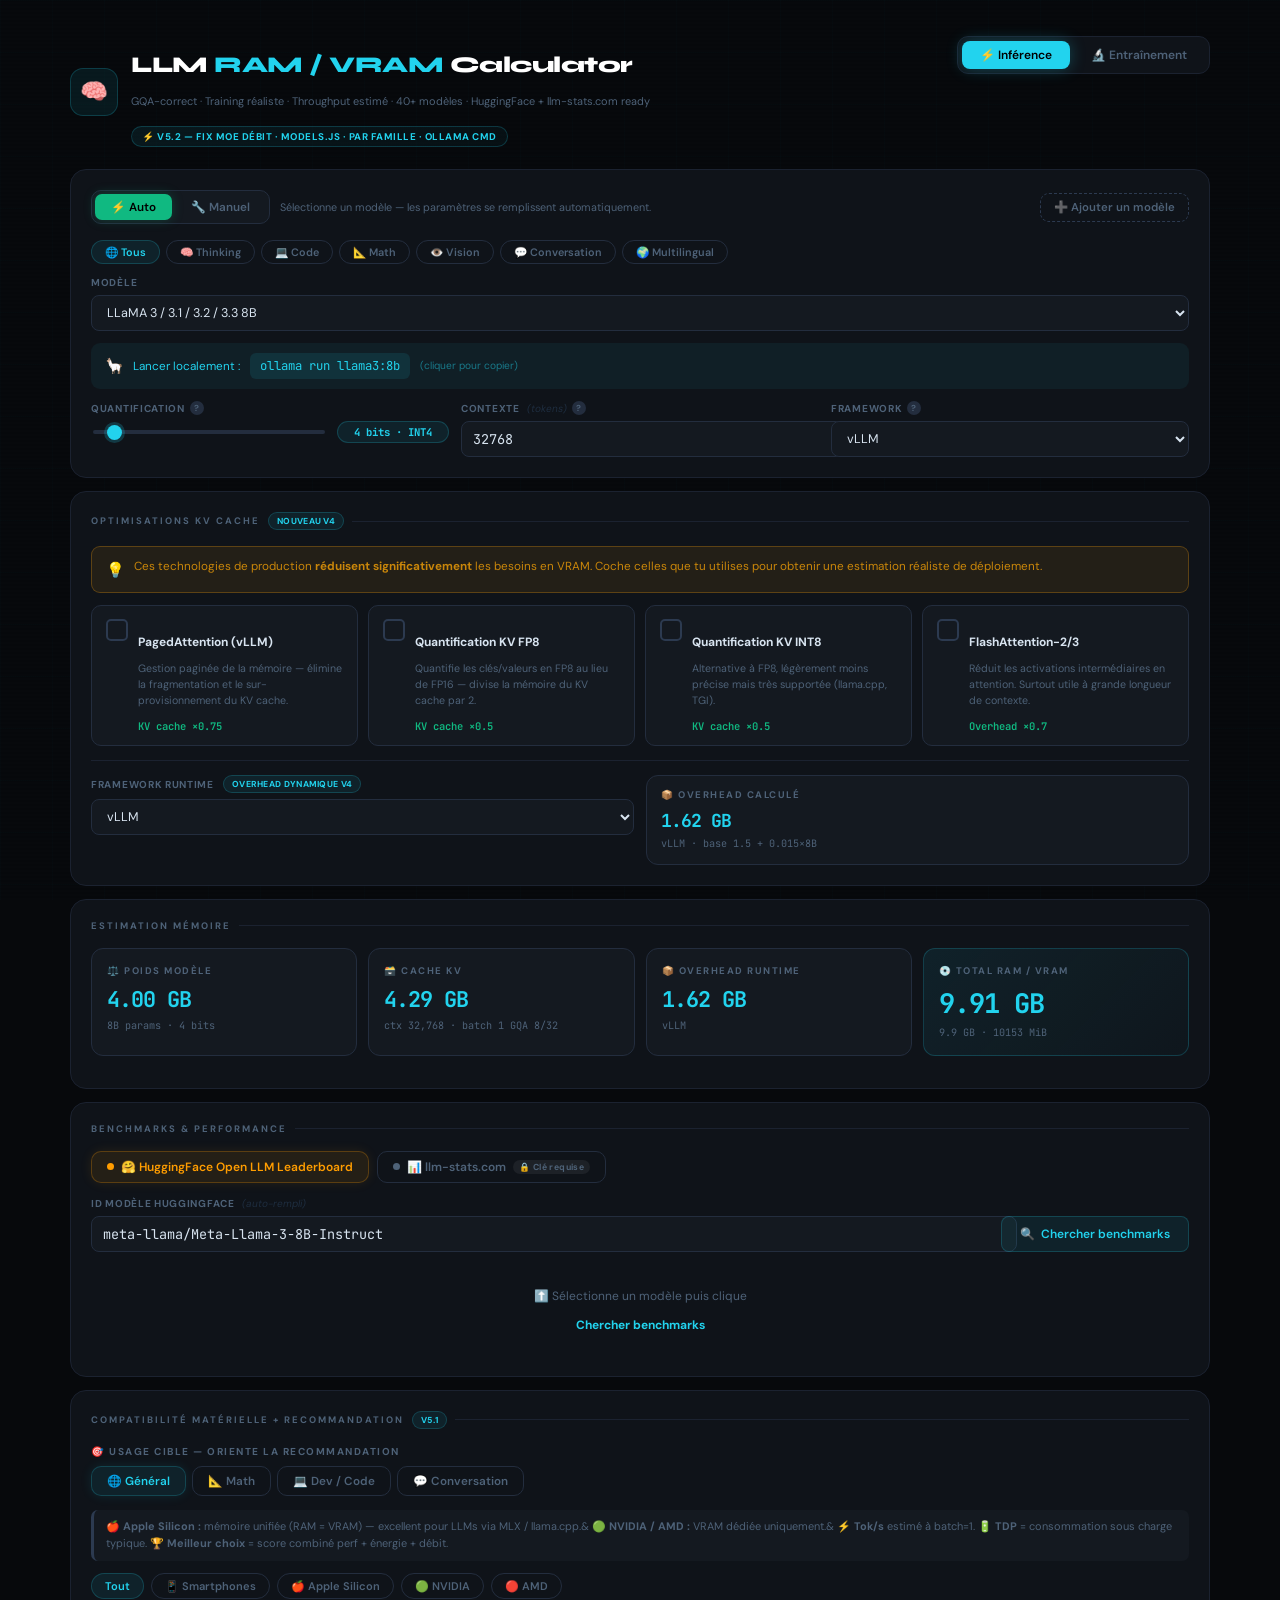
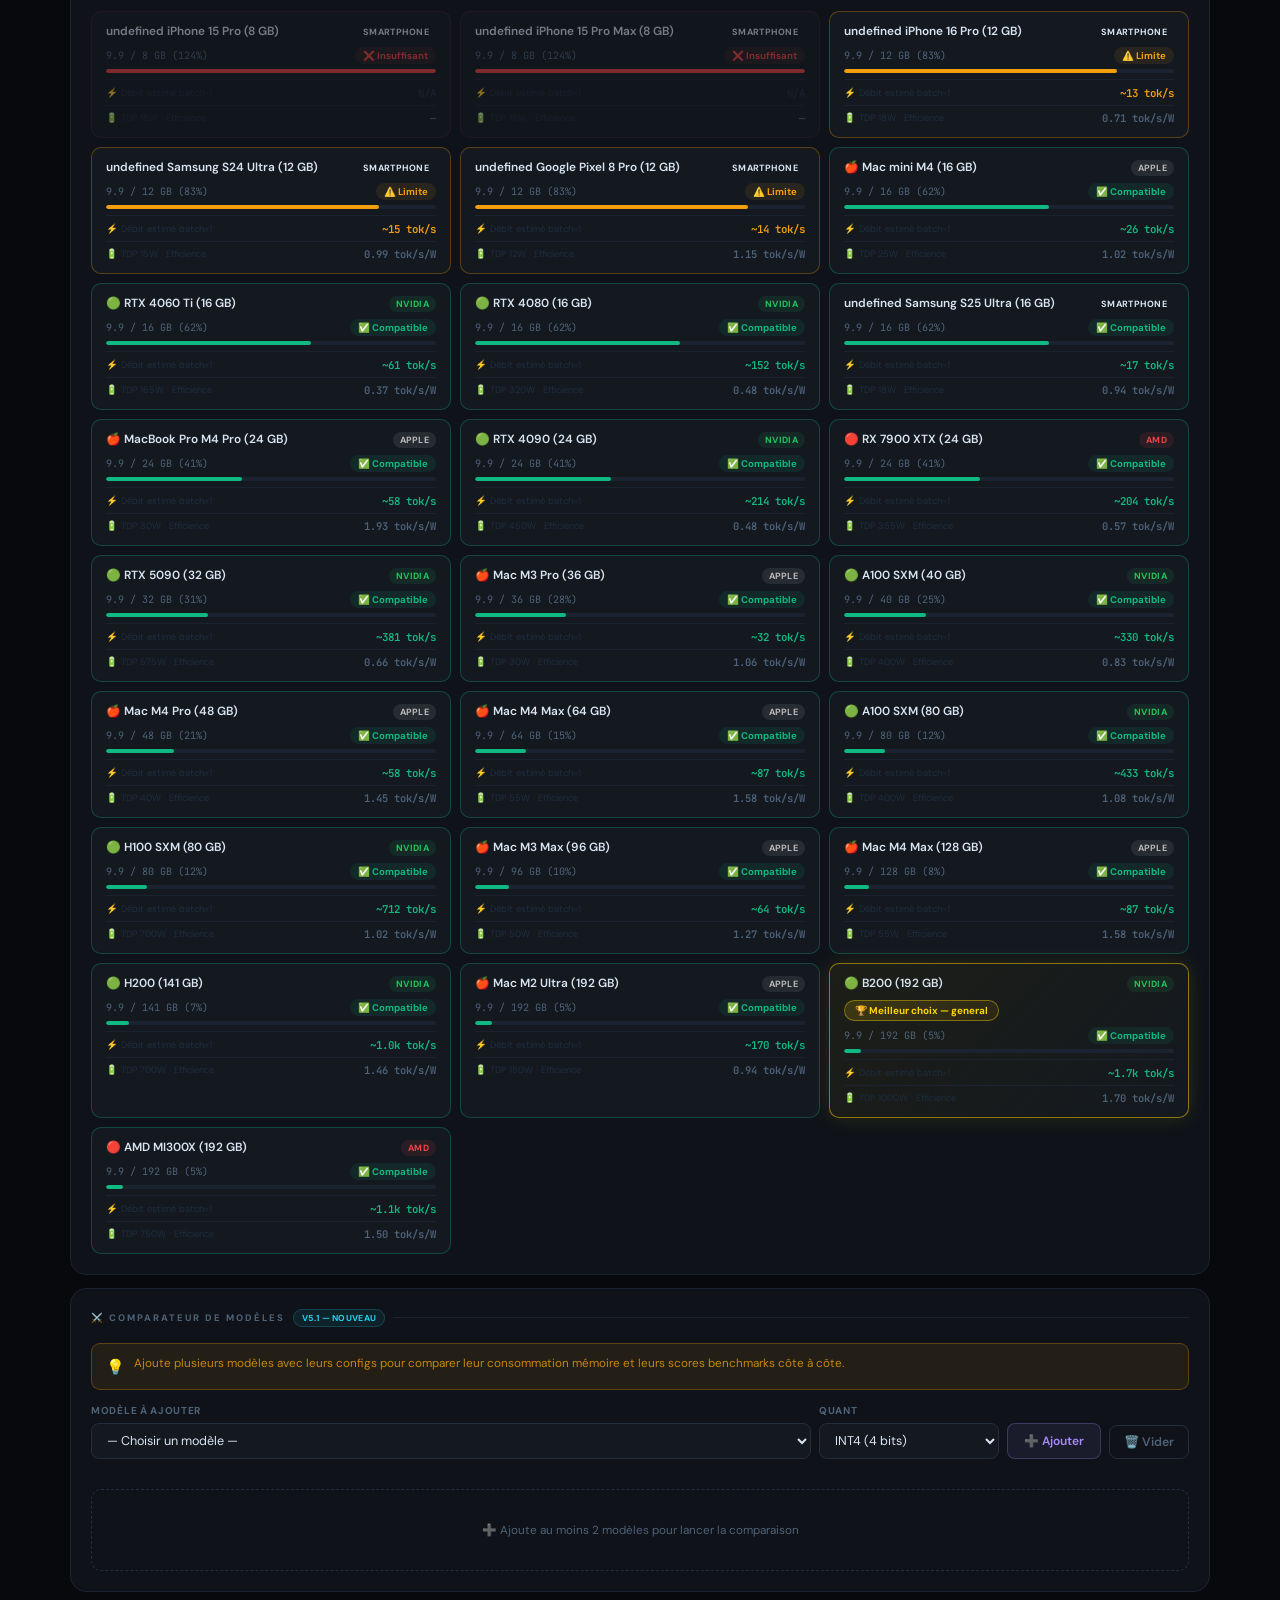
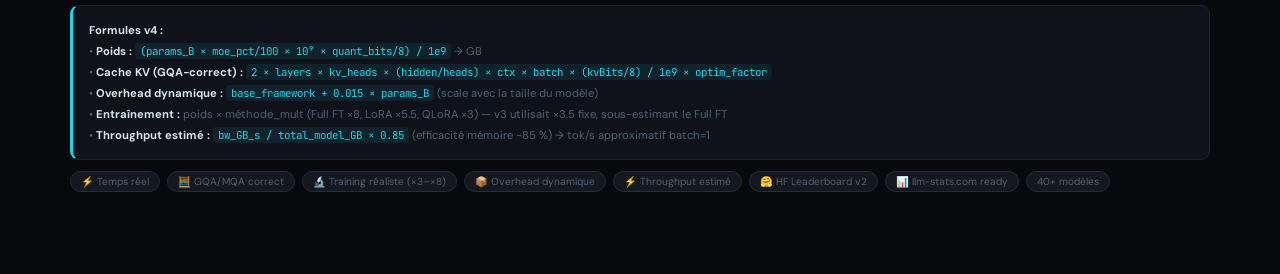
==== commit 9d8b1b91: "feat: Add smartphone hardware support - Add 6 smartphone devices (iPhone 15/16 Pro, Samsung S24/S25 " ====
--- a/index.html
+++ b/index.html
@@ -453,10 +453,11 @@
     🏆 <strong>Meilleur choix</strong> = score combiné perf + énergie + débit.
   </div>
   <div class="hw-filters">
-    <button class="fbtn active" data-t="all"    onclick="setHWFilter(this,'all')">Tout</button>
-    <button class="fbtn"        data-t="apple"  onclick="setHWFilter(this,'apple')">🍎 Apple Silicon</button>
-    <button class="fbtn"        data-t="nvidia" onclick="setHWFilter(this,'nvidia')">🟢 NVIDIA</button>
-    <button class="fbtn"        data-t="amd"    onclick="setHWFilter(this,'amd')">🔴 AMD</button>
+    <button class="fbtn active" data-t="all"       onclick="setHWFilter(this,'all')">Tout</button>
+    <button class="fbtn"        data-t="smartphone" onclick="setHWFilter(this,'smartphone')">📱 Smartphones</button>
+    <button class="fbtn"        data-t="apple"     onclick="setHWFilter(this,'apple')">🍎 Apple Silicon</button>
+    <button class="fbtn"        data-t="nvidia"    onclick="setHWFilter(this,'nvidia')">🟢 NVIDIA</button>
+    <button class="fbtn"        data-t="amd"       onclick="setHWFilter(this,'amd')">🔴 AMD</button>
   </div>
   <div class="hw-grid" id="hwGrid"></div>
 </div>
